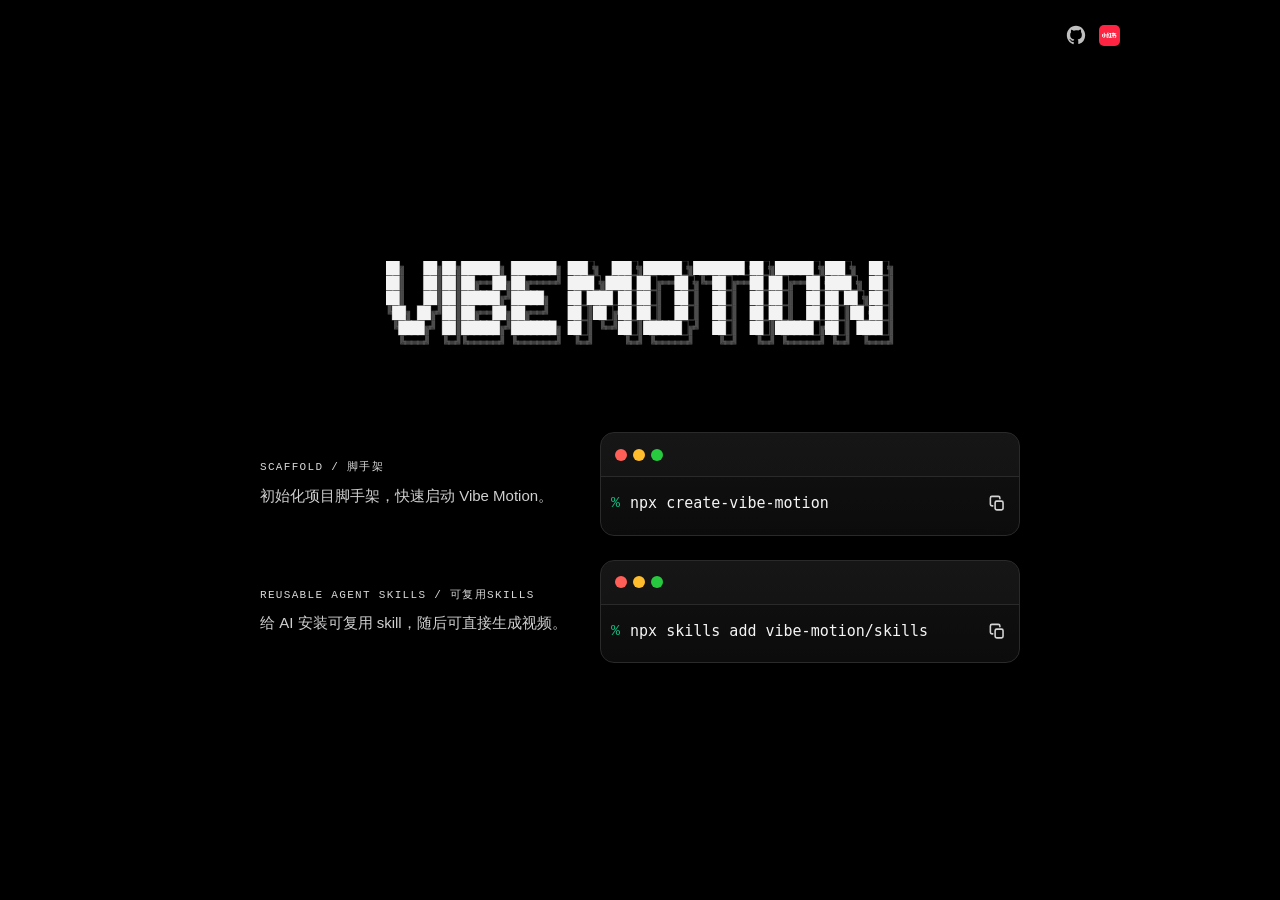
==== index.html @ b2c47fd8 "Refine bilingual command layout on homepage" ====
<!doctype html>
<html lang="zh-CN">
  <head>
    <meta charset="UTF-8" />
    <meta name="viewport" content="width=device-width, initial-scale=1.0" />
    <title>Vibe Motion</title>
    <meta name="description" content="GitHub Pages 静态示例页面" />
    <link rel="icon" type="image/png" href="./favicon.png" />
    <link rel="stylesheet" href="./styles.css" />
  </head>
  <body>
    <main class="page">
      <div class="social-links" aria-label="Social links">
        <a
          class="social-link"
          href="https://github.com/vibe-motion/skills"
          target="_blank"
          rel="noopener noreferrer"
          aria-label="GitHub Repository"
          title="GitHub Repository"
        >
          <svg viewBox="0 0 24 24" aria-hidden="true">
            <path
              d="M12 2C6.48 2 2 6.58 2 12.24c0 4.53 2.87 8.37 6.84 9.73.5.1.68-.22.68-.49
              0-.24-.01-1.04-.01-1.89-2.78.62-3.37-1.21-3.37-1.21-.46-1.2-1.11-1.52-1.11-1.52
              -.91-.64.07-.63.07-.63 1 .07 1.53 1.05 1.53 1.05.9 1.56 2.36 1.11 2.94.85.09-.67.35-1.11.64-1.37
              -2.22-.26-4.56-1.14-4.56-5.06 0-1.12.39-2.03 1.03-2.75-.1-.26-.45-1.3.1-2.71 0 0 .84-.28
              2.75 1.05A9.32 9.32 0 0 1 12 6.84c.85 0 1.71.12 2.51.35 1.91-1.33 2.75-1.05 2.75-1.05.55
              1.4.2 2.45.1 2.71.64.72 1.03 1.63 1.03 2.75 0 3.93-2.34 4.8-4.57 5.05.36.32.68.94.68
              1.9 0 1.37-.01 2.47-.01 2.8 0 .27.18.59.69.49A10.28 10.28 0 0 0 22 12.24C22 6.58 17.52 2
              12 2z"
            ></path>
          </svg>
        </a>
        <a
          class="social-link xhs-link"
          href="https://xhslink.com/m/1Sv3H7ZfZHz"
          target="_blank"
          rel="noopener noreferrer"
          aria-label="小红书"
          title="小红书"
        >
          <svg viewBox="0 0 24 24" aria-hidden="true">
            <path
              d="M22.405 9.879c.002.016.01.02.07.019h.725a.797.797 0 0 0 .78-.972.794.794 0 0 0-.884-.618.795.795 0 0 0-.692.794c0 .101-.002.666.001.777zm-11.509 4.808c-.203.001-1.353.004-1.685.003a2.528 2.528 0 0 1-.766-.126.025.025 0 0 0-.03.014L7.7 16.127a.025.025 0 0 0 .01.032c.111.06.336.124.495.124.66.01 1.32.002 1.981 0 .01 0 .02-.006.023-.015l.712-1.545a.025.025 0 0 0-.024-.036zM.477 9.91c-.071 0-.076.002-.076.01a.834.834 0 0 0-.01.08c-.027.397-.038.495-.234 3.06-.012.24-.034.389-.135.607-.026.057-.033.042.003.112.046.092.681 1.523.787 1.74.008.015.011.02.017.02.008 0 .033-.026.047-.044.147-.187.268-.391.371-.606.306-.635.44-1.325.486-1.706.014-.11.021-.22.03-.33l.204-2.616.022-.293c.003-.029 0-.033-.03-.034zm7.203 3.757a1.427 1.427 0 0 1-.135-.607c-.004-.084-.031-.39-.235-3.06a.443.443 0 0 0-.01-.082c-.004-.011-.052-.008-.076-.008h-1.48c-.03.001-.034.005-.03.034l.021.293c.076.982.153 1.964.233 2.946.05.4.186 1.085.487 1.706.103.215.223.419.37.606.015.018.037.051.048.049.02-.003.742-1.642.804-1.765.036-.07.03-.055.003-.112zm3.861-.913h-.872a.126.126 0 0 1-.116-.178l1.178-2.625a.025.025 0 0 0-.023-.035l-1.318-.003a.148.148 0 0 1-.135-.21l.876-1.954a.025.025 0 0 0-.023-.035h-1.56c-.01 0-.02.006-.024.015l-.926 2.068c-.085.169-.314.634-.399.938a.534.534 0 0 0-.02.191.46.46 0 0 0 .23.378.981.981 0 0 0 .46.119h.59c.041 0-.688 1.482-.834 1.972a.53.53 0 0 0-.023.172.465.465 0 0 0 .23.398c.15.092.342.12.475.12l1.66-.001c.01 0 .02-.006.023-.015l.575-1.28a.025.025 0 0 0-.024-.035zm-6.93-4.937H3.1a.032.032 0 0 0-.034.033c0 1.048-.01 2.795-.01 6.829 0 .288-.269.262-.28.262h-.74c-.04.001-.044.004-.04.047.001.037.465 1.064.555 1.263.01.02.03.033.051.033.157.003.767.009.938-.014.153-.02.3-.06.438-.132.3-.156.49-.419.595-.765.052-.172.075-.353.075-.533.002-2.33 0-4.66-.007-6.991a.032.032 0 0 0-.032-.032zm11.784 6.896c0-.014-.01-.021-.024-.022h-1.465c-.048-.001-.049-.002-.05-.049v-4.66c0-.072-.005-.07.07-.07h.863c.08 0 .075.004.075-.074V8.393c0-.082.006-.076-.08-.076h-3.5c-.064 0-.075-.006-.075.073v1.445c0 .083-.006.077.08.077h.854c.075 0 .07-.004.07.07v4.624c0 .095.008.084-.085.084-.37 0-1.11-.002-1.304 0-.048.001-.06.03-.06.03l-.697 1.519s-.014.025-.008.036c.006.01.013.008.058.008 1.748.003 3.495.002 5.243.002.03-.001.034-.006.035-.033v-1.539zm4.177-3.43c0 .013-.007.023-.02.024-.346.006-.692.004-1.037.004-.014-.002-.022-.01-.022-.024-.005-.434-.007-.869-.01-1.303 0-.072-.006-.071.07-.07l.733-.003c.041 0 .081.002.12.015.093.025.16.107.165.204.006.431.002 1.153.001 1.153zm2.67.244a1.953 1.953 0 0 0-.883-.222h-.18c-.04-.001-.04-.003-.042-.04V10.21c0-.132-.007-.263-.025-.394a1.823 1.823 0 0 0-.153-.53 1.533 1.533 0 0 0-.677-.71 2.167 2.167 0 0 0-1-.258c-.153-.003-.567 0-.72 0-.07 0-.068.004-.068-.065V7.76c0-.031-.01-.041-.046-.039H17.93s-.016 0-.023.007c-.006.006-.008.012-.008.023v.546c-.008.036-.057.015-.082.022h-.95c-.022.002-.028.008-.03.032v1.481c0 .09-.004.082.082.082h.913c.082 0 .072.128.072.128V11.19s.003.117-.06.117h-1.482c-.068 0-.06.082-.06.082v1.445s-.01.068.064.068h1.457c.082 0 .076-.006.076.079v3.225c0 .088-.007.081.082.081h1.43c.09 0 .082.007.082-.08v-3.27c0-.029.006-.035.033-.035l2.323-.003c.098 0 .191.02.28.061a.46.46 0 0 1 .274.407c.008.395.003.79.003 1.185 0 .259-.107.367-.33.367h-1.218c-.023.002-.029.008-.028.033.184.437.374.871.57 1.303a.045.045 0 0 0 .04.026c.17.005.34.002.51.003.15-.002.517.004.666-.01a2.03 2.03 0 0 0 .408-.075c.59-.18.975-.698.976-1.313v-1.981c0-.128-.01-.254-.034-.38 0 .078-.029-.641-.724-.998z"
            ></path>
          </svg>
        </a>
      </div>
      <section class="hero">
        <div class="hero-grid">
          <div class="hero-brand">
            <h1 class="sr-only">Vibe Motion</h1>
            <div class="pixel-title-wrap" aria-hidden="true">
              <div class="pixel-title">
                <pre class="pixel-title-layer pixel-title-shadow">██╗   ██╗██╗██████╗ ███████╗  ███╗   ███╗ ██████╗ ████████╗██╗ ██████╗ ███╗   ██╗
██║   ██║██║██╔══██╗██╔════╝  ████╗ ████║██╔═══██╗╚══██╔══╝██║██╔═══██╗████╗  ██║
██║   ██║██║██████╔╝█████╗    ██╔████╔██║██║   ██║   ██║   ██║██║   ██║██╔██╗ ██║
╚██╗ ██╔╝██║██╔══██╗██╔══╝    ██║╚██╔╝██║██║   ██║   ██║   ██║██║   ██║██║╚██╗██║
 ╚████╔╝ ██║██████╔╝███████╗  ██║ ╚═╝ ██║╚██████╔╝   ██║   ██║╚██████╔╝██║ ╚████║
  ╚═══╝  ╚═╝╚═════╝ ╚══════╝  ╚═╝     ╚═╝ ╚═════╝    ╚═╝   ╚═╝ ╚═════╝ ╚═╝  ╚═══╝</pre>
                <pre class="pixel-title-layer pixel-title-main">██    ██ ██ ██████  ███████  ███    ███  ██████  ████████ ██  ██████  ███    ██
██    ██ ██ ██   ██ ██       ████  ████ ██    ██    ██    ██ ██    ██ ████   ██
██    ██ ██ ██████  █████    ██ ████ ██ ██    ██    ██    ██ ██    ██ ██ ██  ██
 ██  ██  ██ ██   ██ ██       ██  ██  ██ ██    ██    ██    ██ ██    ██ ██  ██ ██
  ████   ██ ██████  ███████  ██      ██  ██████     ██    ██  ██████  ██   ████
</pre>
              </div>
            </div>
          </div>
          <div class="hero-copy">
            <section class="command-row" aria-label="Scaffold command">
              <div class="command-copy">
                <p class="command-kicker">Scaffold / 脚手架</p>
                <p class="command-note">初始化项目脚手架，快速启动 Vibe Motion。</p>
              </div>

              <div class="terminal-wrap">
                <article class="terminal-card">
                  <header class="terminal-header">
                    <div class="left">
                      <div class="dots" aria-hidden="true">
                        <span class="dot red"></span>
                        <span class="dot yellow"></span>
                        <span class="dot green"></span>
                      </div>
                    </div>
                  </header>

                  <div class="terminal-body">
                    <span class="prompt">%</span>
                    <code>npx create-vibe-motion</code>
                    <button
                      class="copy-btn"
                      type="button"
                      aria-label="Copy to clipboard"
                      title="Copy to clipboard"
                    >
                      <svg class="icon icon-copy" viewBox="0 0 24 24" aria-hidden="true">
                        <rect x="9" y="9" width="10" height="11" rx="2" ry="2"></rect>
                        <path d="M6 15H5a2 2 0 0 1-2-2V5a2 2 0 0 1 2-2h8a2 2 0 0 1 2 2v1"></path>
                      </svg>
                      <svg class="icon icon-check" viewBox="0 0 24 24" aria-hidden="true">
                        <path d="M20 6L9 17l-5-5"></path>
                      </svg>
                    </button>
                  </div>
                </article>
              </div>
            </section>

            <section class="command-row" aria-label="AI agent skill command">
              <div class="command-copy">
                <p class="command-kicker">Reusable Agent Skills / 可复用Skills</p>
                <p class="command-note">给 AI 安装可复用 skill，随后可直接生成视频。</p>
              </div>

              <div class="terminal-wrap">
                <article class="terminal-card">
                  <header class="terminal-header">
                    <div class="left">
                      <div class="dots" aria-hidden="true">
                        <span class="dot red"></span>
                        <span class="dot yellow"></span>
                        <span class="dot green"></span>
                      </div>
                    </div>
                  </header>

                  <div class="terminal-body">
                    <span class="prompt">%</span>
                    <code>npx skills add vibe-motion/skills</code>
                    <button
                      class="copy-btn"
                      type="button"
                      aria-label="Copy to clipboard"
                      title="Copy to clipboard"
                    >
                      <svg class="icon icon-copy" viewBox="0 0 24 24" aria-hidden="true">
                        <rect x="9" y="9" width="10" height="11" rx="2" ry="2"></rect>
                        <path d="M6 15H5a2 2 0 0 1-2-2V5a2 2 0 0 1 2-2h8a2 2 0 0 1 2 2v1"></path>
                      </svg>
                      <svg class="icon icon-check" viewBox="0 0 24 24" aria-hidden="true">
                        <path d="M20 6L9 17l-5-5"></path>
                      </svg>
                    </button>
                  </div>
                </article>
              </div>
            </section>
          </div>
        </div>
      </section>
    </main>

    <script src="./app.js"></script>
  </body>
</html>
---- styles.css ----
:root {
  --bg: #000000;
  --surface: #111111;
  --surface-2: #181818;
  --border: #2a2a2a;
  --text: #f5f5f5;
  --muted: #9b9b9b;
  --accent: #10b981;
}

* {
  box-sizing: border-box;
}

body {
  margin: 0;
  min-height: 100vh;
  font-family: -apple-system, BlinkMacSystemFont, "Segoe UI", "PingFang SC", "Hiragino Sans GB", "Microsoft YaHei", sans-serif;
  color: var(--text);
  background: var(--bg);
}

.page {
  width: min(960px, 92vw);
  margin: 0 auto;
  min-height: 100vh;
  padding: 88px 0 72px;
  position: relative;
  display: flex;
  align-items: center;
}

.social-links {
  position: absolute;
  top: 20px;
  right: 0;
  display: flex;
  align-items: center;
  gap: 8px;
}

.social-link {
  width: 30px;
  height: 30px;
  color: #bfbfbf;
  display: inline-grid;
  place-items: center;
  transition: color 0.2s ease, transform 0.2s ease;
}

.social-link:hover {
  color: #ffffff;
  transform: translateY(-1px);
}

.social-link svg,
.social-link img {
  width: 22px;
  height: 22px;
}

.social-link svg {
  fill: currentColor;
}

.xhs-link svg {
  width: 14.3px;
  height: 14.3px;
  fill: #ffffff;
}

.xhs-link {
  width: 21px;
  height: 21px;
  background: #ff2442;
  border-radius: 5px;
}

.xhs-link:hover {
  background: #ff4c65;
}

.hero h1 {
  margin: 0;
  font-size: clamp(28px, 4vw, 42px);
}

.hero {
  width: 100%;
}

.hero-grid {
  display: grid;
  grid-template-columns: 1fr;
  gap: clamp(44px, 8vh, 88px);
  margin: 0 auto;
  justify-items: center;
}

.hero-brand {
  display: grid;
  gap: 0;
  padding: 8px 0 0;
  justify-items: center;
}

.hero-copy {
  display: grid;
  align-content: start;
  gap: 24px;
  justify-items: center;
  width: 100%;
}

.sr-only {
  position: absolute;
  width: 1px;
  height: 1px;
  padding: 0;
  margin: -1px;
  overflow: hidden;
  clip: rect(0, 0, 0, 0);
  white-space: nowrap;
  border: 0;
}

.pixel-title-wrap {
  position: relative;
  width: 100%;
  display: flex;
  justify-content: center;
  align-items: flex-start;
  overflow: hidden;
  margin: 0;
}

.pixel-title {
  position: relative;
  width: max-content;
  max-width: none;
  font-family: "Fira Mono", "SFMono-Regular", Menlo, Consolas, monospace;
  font-size: clamp(7px, calc(1.15vw + 3px), 9px);
  line-height: 1.25;
  letter-spacing: -0.95px;
  padding: 0;
}

.pixel-title-layer {
  margin: 0;
  display: block;
  white-space: pre;
  user-select: none;
  font: inherit;
  line-height: inherit;
  letter-spacing: inherit;
}

.pixel-title-main {
  position: absolute;
  top: 0;
  left: 0;
  z-index: 2;
  color: #f3f3f3;
}

.pixel-title-shadow {
  color: transparent;
  -webkit-text-stroke: 0.85px #535353;
  paint-order: stroke fill;
}

.hero-description {
  margin: 0;
  padding: 24px 0;
  color: #ffffff;
  font-size: clamp(10px, 2.8vw, 34px);
  line-height: 1.08;
  letter-spacing: -0.04em;
  white-space: nowrap;
  text-align: center;
}

.vibe-tip-wrap {
  position: relative;
  display: inline-block;
}

.vibe-tip-trigger {
  border: none;
  background: transparent;
  padding: 0;
  margin: 0;
  color: inherit;
  font: inherit;
  text-decoration: underline;
  text-underline-offset: 3px;
  cursor: pointer;
}

.vibe-tip {
  position: absolute;
  left: 0;
  top: calc(100% + 8px);
  z-index: 20;
  padding: 6px 8px;
  border-radius: 8px;
  border: 1px solid #323232;
  background: #141414;
  color: #dddddd;
  font-size: 12px;
  line-height: 1.35;
  white-space: nowrap;
  box-shadow: 0 10px 24px rgba(0, 0, 0, 0.4);
}

.vibe-tip[hidden] {
  display: none;
}

.command-row {
  width: 100%;
  max-width: 760px;
  display: grid;
  grid-template-columns: minmax(0, 1fr) minmax(320px, 420px);
  gap: 24px;
  align-items: center;
}

.command-copy {
  min-width: 0;
}

.command-kicker,
.command-note {
  margin: 0;
}

.command-kicker {
  color: #d8d8d8;
  font-family: ui-monospace, SFMono-Regular, Menlo, Consolas, "Liberation Mono", monospace;
  font-size: 11px;
  line-height: 1.5;
  letter-spacing: 0.12em;
  text-transform: uppercase;
}

.command-note {
  margin-top: 8px;
  color: #d0d0d0;
  font-size: 15px;
  line-height: 1.65;
}

.command-note-en {
  color: var(--muted);
}

.terminal-wrap {
  width: 100%;
  min-width: 0;
}

.terminal-card {
  position: relative;
  border: 1px solid var(--border);
  border-radius: 14px;
  overflow: hidden;
  background: linear-gradient(180deg, #111111 0%, #0c0c0c 100%);
  box-shadow: 0 24px 50px rgba(0, 0, 0, 0.45);
}

.terminal-header {
  display: flex;
  align-items: center;
  justify-content: space-between;
  height: 44px;
  padding: 0 14px;
  border-bottom: 1px solid var(--border);
  background: rgba(255, 255, 255, 0.02);
}

.left {
  display: flex;
  align-items: center;
  gap: 10px;
}

.dots {
  display: flex;
  gap: 6px;
}

.dot {
  width: 12px;
  height: 12px;
  border-radius: 50%;
  display: inline-block;
}

.dot.red {
  background: #ff5f56;
}

.dot.yellow {
  background: #ffbd2e;
}

.dot.green {
  background: #27c93f;
}

.title {
  font-size: 13px;
  color: #bdbdbd;
}

.terminal-body {
  display: grid;
  grid-template-columns: auto minmax(0, 1fr) auto;
  align-items: center;
  gap: 10px;
  padding: 14px 10px 18px;
  font-family: ui-monospace, SFMono-Regular, Menlo, Consolas, "Liberation Mono", monospace;
  font-size: 15px;
  line-height: 1.7;
}

.prompt {
  color: var(--accent);
  flex-shrink: 0;
}

code {
  display: block;
  min-width: 0;
  overflow-x: auto;
  white-space: nowrap;
  word-break: normal;
  scrollbar-width: none;
  -ms-overflow-style: none;
}

code::-webkit-scrollbar {
  display: none;
}

.copy-btn {
  border: none;
  border-radius: 0;
  background: transparent;
  color: #d3d3d3;
  width: 24px;
  height: 24px;
  display: grid;
  place-items: center;
  flex-shrink: 0;
  padding: 0;
  cursor: pointer;
  opacity: 1;
  transition: transform 0.2s ease, color 0.2s ease;
}

.copy-btn:hover {
  background: transparent;
  color: #f5f5f5;
  transform: translateY(-1px);
}

.copy-btn .icon {
  width: 19px;
  height: 19px;
  fill: none;
  stroke: currentColor;
  stroke-width: 2;
  stroke-linecap: round;
  stroke-linejoin: round;
}

.copy-btn .icon-check {
  display: none;
}

.copy-btn.success {
  color: #f5f5f5;
  background: transparent;
}

.copy-btn.success .icon-copy {
  display: none;
}

.copy-btn.success .icon-check {
  display: block;
}

@media (min-width: 1024px) {
  .hero-grid {
    grid-template-columns: 1fr;
    gap: clamp(56px, 9vh, 104px);
    justify-items: center;
  }

  .hero-description {
    text-align: center;
  }

  .pixel-title {
    font-size: 12px;
  }
}

.tips {
  margin-top: 24px;
  padding-top: 18px;
  border-top: 1px solid #1d1d1d;
  color: var(--muted);
  font-size: 14px;
  display: flex;
  align-items: center;
  gap: 10px;
}

.dot-sep {
  width: 4px;
  height: 4px;
  border-radius: 50%;
  background: #444;
}

@media (max-width: 640px) {
  .page {
    min-height: auto;
    padding: 40px 0 48px;
    display: block;
  }

  .hero {
    margin-top: 56px;
  }

  .hero-grid {
    gap: 28px;
  }

  .hero-copy {
    gap: 14px;
  }

  .command-row {
    grid-template-columns: 1fr;
    gap: 12px;
  }

  .terminal-body {
    font-size: 14px;
  }

  .command-note {
    font-size: 13px;
    line-height: 1.6;
  }

  .tips {
    flex-wrap: wrap;
  }
}
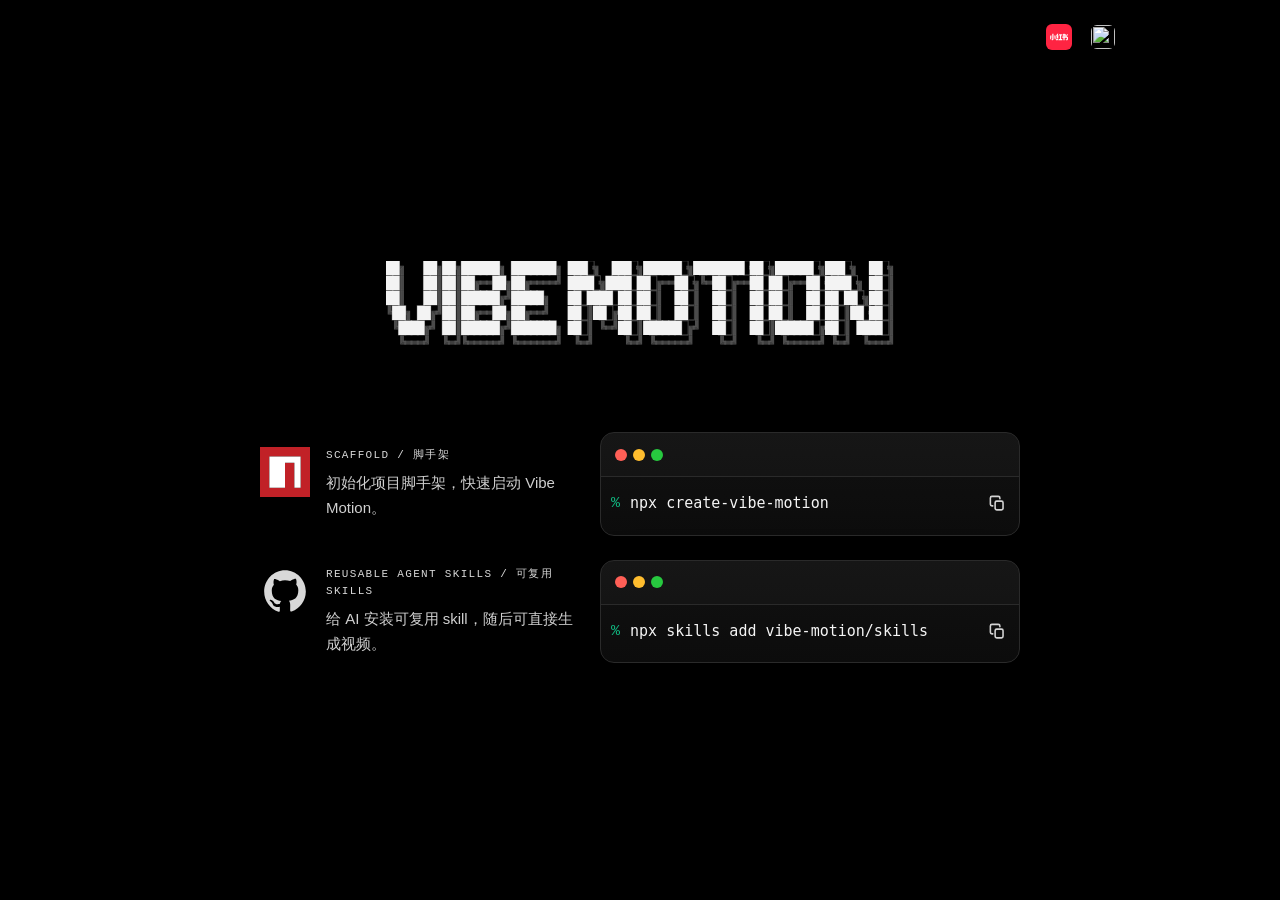
==== commit fa48e837: "优化首页社交入口与品牌图标展示" ====
--- a/index.html
+++ b/index.html
@@ -12,27 +12,6 @@
     <main class="page">
       <div class="social-links" aria-label="Social links">
         <a
-          class="social-link"
-          href="https://github.com/vibe-motion/skills"
-          target="_blank"
-          rel="noopener noreferrer"
-          aria-label="GitHub Repository"
-          title="GitHub Repository"
-        >
-          <svg viewBox="0 0 24 24" aria-hidden="true">
-            <path
-              d="M12 2C6.48 2 2 6.58 2 12.24c0 4.53 2.87 8.37 6.84 9.73.5.1.68-.22.68-.49
-              0-.24-.01-1.04-.01-1.89-2.78.62-3.37-1.21-3.37-1.21-.46-1.2-1.11-1.52-1.11-1.52
-              -.91-.64.07-.63.07-.63 1 .07 1.53 1.05 1.53 1.05.9 1.56 2.36 1.11 2.94.85.09-.67.35-1.11.64-1.37
-              -2.22-.26-4.56-1.14-4.56-5.06 0-1.12.39-2.03 1.03-2.75-.1-.26-.45-1.3.1-2.71 0 0 .84-.28
-              2.75 1.05A9.32 9.32 0 0 1 12 6.84c.85 0 1.71.12 2.51.35 1.91-1.33 2.75-1.05 2.75-1.05.55
-              1.4.2 2.45.1 2.71.64.72 1.03 1.63 1.03 2.75 0 3.93-2.34 4.8-4.57 5.05.36.32.68.94.68
-              1.9 0 1.37-.01 2.47-.01 2.8 0 .27.18.59.69.49A10.28 10.28 0 0 0 22 12.24C22 6.58 17.52 2
-              12 2z"
-            ></path>
-          </svg>
-        </a>
-        <a
           class="social-link xhs-link"
           href="https://xhslink.com/m/1Sv3H7ZfZHz"
           target="_blank"
@@ -45,6 +24,20 @@
               d="M22.405 9.879c.002.016.01.02.07.019h.725a.797.797 0 0 0 .78-.972.794.794 0 0 0-.884-.618.795.795 0 0 0-.692.794c0 .101-.002.666.001.777zm-11.509 4.808c-.203.001-1.353.004-1.685.003a2.528 2.528 0 0 1-.766-.126.025.025 0 0 0-.03.014L7.7 16.127a.025.025 0 0 0 .01.032c.111.06.336.124.495.124.66.01 1.32.002 1.981 0 .01 0 .02-.006.023-.015l.712-1.545a.025.025 0 0 0-.024-.036zM.477 9.91c-.071 0-.076.002-.076.01a.834.834 0 0 0-.01.08c-.027.397-.038.495-.234 3.06-.012.24-.034.389-.135.607-.026.057-.033.042.003.112.046.092.681 1.523.787 1.74.008.015.011.02.017.02.008 0 .033-.026.047-.044.147-.187.268-.391.371-.606.306-.635.44-1.325.486-1.706.014-.11.021-.22.03-.33l.204-2.616.022-.293c.003-.029 0-.033-.03-.034zm7.203 3.757a1.427 1.427 0 0 1-.135-.607c-.004-.084-.031-.39-.235-3.06a.443.443 0 0 0-.01-.082c-.004-.011-.052-.008-.076-.008h-1.48c-.03.001-.034.005-.03.034l.021.293c.076.982.153 1.964.233 2.946.05.4.186 1.085.487 1.706.103.215.223.419.37.606.015.018.037.051.048.049.02-.003.742-1.642.804-1.765.036-.07.03-.055.003-.112zm3.861-.913h-.872a.126.126 0 0 1-.116-.178l1.178-2.625a.025.025 0 0 0-.023-.035l-1.318-.003a.148.148 0 0 1-.135-.21l.876-1.954a.025.025 0 0 0-.023-.035h-1.56c-.01 0-.02.006-.024.015l-.926 2.068c-.085.169-.314.634-.399.938a.534.534 0 0 0-.02.191.46.46 0 0 0 .23.378.981.981 0 0 0 .46.119h.59c.041 0-.688 1.482-.834 1.972a.53.53 0 0 0-.023.172.465.465 0 0 0 .23.398c.15.092.342.12.475.12l1.66-.001c.01 0 .02-.006.023-.015l.575-1.28a.025.025 0 0 0-.024-.035zm-6.93-4.937H3.1a.032.032 0 0 0-.034.033c0 1.048-.01 2.795-.01 6.829 0 .288-.269.262-.28.262h-.74c-.04.001-.044.004-.04.047.001.037.465 1.064.555 1.263.01.02.03.033.051.033.157.003.767.009.938-.014.153-.02.3-.06.438-.132.3-.156.49-.419.595-.765.052-.172.075-.353.075-.533.002-2.33 0-4.66-.007-6.991a.032.032 0 0 0-.032-.032zm11.784 6.896c0-.014-.01-.021-.024-.022h-1.465c-.048-.001-.049-.002-.05-.049v-4.66c0-.072-.005-.07.07-.07h.863c.08 0 .075.004.075-.074V8.393c0-.082.006-.076-.08-.076h-3.5c-.064 0-.075-.006-.075.073v1.445c0 .083-.006.077.08.077h.854c.075 0 .07-.004.07.07v4.624c0 .095.008.084-.085.084-.37 0-1.11-.002-1.304 0-.048.001-.06.03-.06.03l-.697 1.519s-.014.025-.008.036c.006.01.013.008.058.008 1.748.003 3.495.002 5.243.002.03-.001.034-.006.035-.033v-1.539zm4.177-3.43c0 .013-.007.023-.02.024-.346.006-.692.004-1.037.004-.014-.002-.022-.01-.022-.024-.005-.434-.007-.869-.01-1.303 0-.072-.006-.071.07-.07l.733-.003c.041 0 .081.002.12.015.093.025.16.107.165.204.006.431.002 1.153.001 1.153zm2.67.244a1.953 1.953 0 0 0-.883-.222h-.18c-.04-.001-.04-.003-.042-.04V10.21c0-.132-.007-.263-.025-.394a1.823 1.823 0 0 0-.153-.53 1.533 1.533 0 0 0-.677-.71 2.167 2.167 0 0 0-1-.258c-.153-.003-.567 0-.72 0-.07 0-.068.004-.068-.065V7.76c0-.031-.01-.041-.046-.039H17.93s-.016 0-.023.007c-.006.006-.008.012-.008.023v.546c-.008.036-.057.015-.082.022h-.95c-.022.002-.028.008-.03.032v1.481c0 .09-.004.082.082.082h.913c.082 0 .072.128.072.128V11.19s.003.117-.06.117h-1.482c-.068 0-.06.082-.06.082v1.445s-.01.068.064.068h1.457c.082 0 .076-.006.076.079v3.225c0 .088-.007.081.082.081h1.43c.09 0 .082.007.082-.08v-3.27c0-.029.006-.035.033-.035l2.323-.003c.098 0 .191.02.28.061a.46.46 0 0 1 .274.407c.008.395.003.79.003 1.185 0 .259-.107.367-.33.367h-1.218c-.023.002-.029.008-.028.033.184.437.374.871.57 1.303a.045.045 0 0 0 .04.026c.17.005.34.002.51.003.15-.002.517.004.666-.01a2.03 2.03 0 0 0 .408-.075c.59-.18.975-.698.976-1.313v-1.981c0-.128-.01-.254-.034-.38 0 .078-.029-.641-.724-.998z"
             ></path>
           </svg>
+        </a>
+        <a
+          class="social-link douyin-link"
+          href="https://www.douyin.com/user/MS4wLjABAAAA_gr4GldpYARx-VmGCOQrqhgxR4RNkMctuViE-QegVCvByxWkIHDaESG9tKagAY_H"
+          target="_blank"
+          rel="noopener noreferrer"
+          aria-label="抖音"
+          title="抖音"
+        >
+          <img
+            src="https://www.douyin.com/favicon.ico"
+            alt=""
+            aria-hidden="true"
+          />
         </a>
       </div>
       <section class="hero">
@@ -70,9 +63,27 @@
           </div>
           <div class="hero-copy">
             <section class="command-row" aria-label="Scaffold command">
-              <div class="command-copy">
-                <p class="command-kicker">Scaffold / 脚手架</p>
-                <p class="command-note">初始化项目脚手架，快速启动 Vibe Motion。</p>
+              <div class="command-copy-group">
+                <a
+                  class="command-logo-link command-logo-npm"
+                  href="https://www.npmjs.com/package/create-vibe-motion"
+                  target="_blank"
+                  rel="noopener noreferrer"
+                  aria-label="npm Package"
+                  title="npm Package"
+                >
+                  <svg viewBox="0 0 16 16" aria-hidden="true">
+                    <path
+                      fill="#c12127"
+                      d="M0 16V0h16v16ZM3 3v10h5V5h3v8h2V3Z"
+                    ></path>
+                    <path fill="#ffffff" d="M3 3h10v10h-2V5H8v8H3Z"></path>
+                  </svg>
+                </a>
+                <div class="command-copy">
+                  <p class="command-kicker">Scaffold / 脚手架</p>
+                  <p class="command-note">初始化项目脚手架，快速启动 Vibe Motion。</p>
+                </div>
               </div>
 
               <div class="terminal-wrap">
@@ -110,9 +121,32 @@
             </section>
 
             <section class="command-row" aria-label="AI agent skill command">
-              <div class="command-copy">
-                <p class="command-kicker">Reusable Agent Skills / 可复用Skills</p>
-                <p class="command-note">给 AI 安装可复用 skill，随后可直接生成视频。</p>
+              <div class="command-copy-group">
+                <a
+                  class="command-logo-link command-logo-github"
+                  href="https://github.com/vibe-motion/skills"
+                  target="_blank"
+                  rel="noopener noreferrer"
+                  aria-label="GitHub Repository"
+                  title="GitHub Repository"
+                >
+                  <svg viewBox="0 0 24 24" aria-hidden="true">
+                    <path
+                      d="M12 2C6.48 2 2 6.58 2 12.24c0 4.53 2.87 8.37 6.84 9.73.5.1.68-.22.68-.49
+                      0-.24-.01-1.04-.01-1.89-2.78.62-3.37-1.21-3.37-1.21-.46-1.2-1.11-1.52-1.11-1.52
+                      -.91-.64.07-.63.07-.63 1 .07 1.53 1.05 1.53 1.05.9 1.56 2.36 1.11 2.94.85.09-.67.35-1.11.64-1.37
+                      -2.22-.26-4.56-1.14-4.56-5.06 0-1.12.39-2.03 1.03-2.75-.1-.26-.45-1.3.1-2.71 0 0 .84-.28
+                      2.75 1.05A9.32 9.32 0 0 1 12 6.84c.85 0 1.71.12 2.51.35 1.91-1.33 2.75-1.05 2.75-1.05.55
+                      1.4.2 2.45.1 2.71.64.72 1.03 1.63 1.03 2.75 0 3.93-2.34 4.8-4.57 5.05.36.32.68.94.68
+                      1.9 0 1.37-.01 2.47-.01 2.8 0 .27.18.59.69.49A10.28 10.28 0 0 0 22 12.24C22 6.58 17.52 2
+                      12 2z"
+                    ></path>
+                  </svg>
+                </a>
+                <div class="command-copy">
+                  <p class="command-kicker">Reusable Agent Skills / 可复用Skills</p>
+                  <p class="command-note">给 AI 安装可复用 skill，随后可直接生成视频。</p>
+                </div>
               </div>
 
               <div class="terminal-wrap">
--- a/styles.css
+++ b/styles.css
@@ -36,12 +36,13 @@
   right: 0;
   display: flex;
   align-items: center;
-  gap: 8px;
+  gap: 10px;
 }
 
 .social-link {
-  width: 30px;
-  height: 30px;
+  width: 34px;
+  height: 34px;
+  position: relative;
   color: #bfbfbf;
   display: inline-grid;
   place-items: center;
@@ -55,8 +56,8 @@
 
 .social-link svg,
 .social-link img {
-  width: 22px;
-  height: 22px;
+  width: 24px;
+  height: 24px;
 }
 
 .social-link svg {
@@ -64,20 +65,35 @@
 }
 
 .xhs-link svg {
-  width: 14.3px;
-  height: 14.3px;
+  width: 18px;
+  height: 18px;
+  position: relative;
+  z-index: 1;
   fill: #ffffff;
 }
 
-.xhs-link {
-  width: 21px;
-  height: 21px;
+.xhs-link::before {
+  content: "";
+  position: absolute;
+  inset: 4px;
   background: #ff2442;
-  border-radius: 5px;
-}
-
-.xhs-link:hover {
+  border-radius: 6px;
+  transition: background 0.2s ease;
+}
+
+.xhs-link:hover::before {
   background: #ff4c65;
+}
+
+.douyin-link {
+  padding: 0;
+}
+
+.douyin-link img {
+  width: 24px;
+  height: 24px;
+  border-radius: 6px;
+  display: block;
 }
 
 .hero h1 {
@@ -230,6 +246,38 @@
   min-width: 0;
 }
 
+.command-copy-group {
+  --command-logo-height: 50px;
+  min-width: 0;
+  display: flex;
+  align-items: stretch;
+  gap: 16px;
+}
+
+.command-logo-link {
+  flex: 0 0 auto;
+  display: flex;
+  align-items: center;
+  height: var(--command-logo-height);
+  color: #d8d8d8;
+  transition: color 0.2s ease, transform 0.2s ease;
+}
+
+.command-logo-link:hover {
+  color: #ffffff;
+  transform: translateY(-1px);
+}
+
+.command-logo-link svg {
+  display: block;
+  width: auto;
+  height: 100%;
+}
+
+.command-logo-github svg {
+  fill: currentColor;
+}
+
 .command-kicker,
 .command-note {
   margin: 0;
@@ -451,6 +499,11 @@
     gap: 12px;
   }
 
+  .command-copy-group {
+    --command-logo-height: 46px;
+    gap: 12px;
+  }
+
   .terminal-body {
     font-size: 14px;
   }
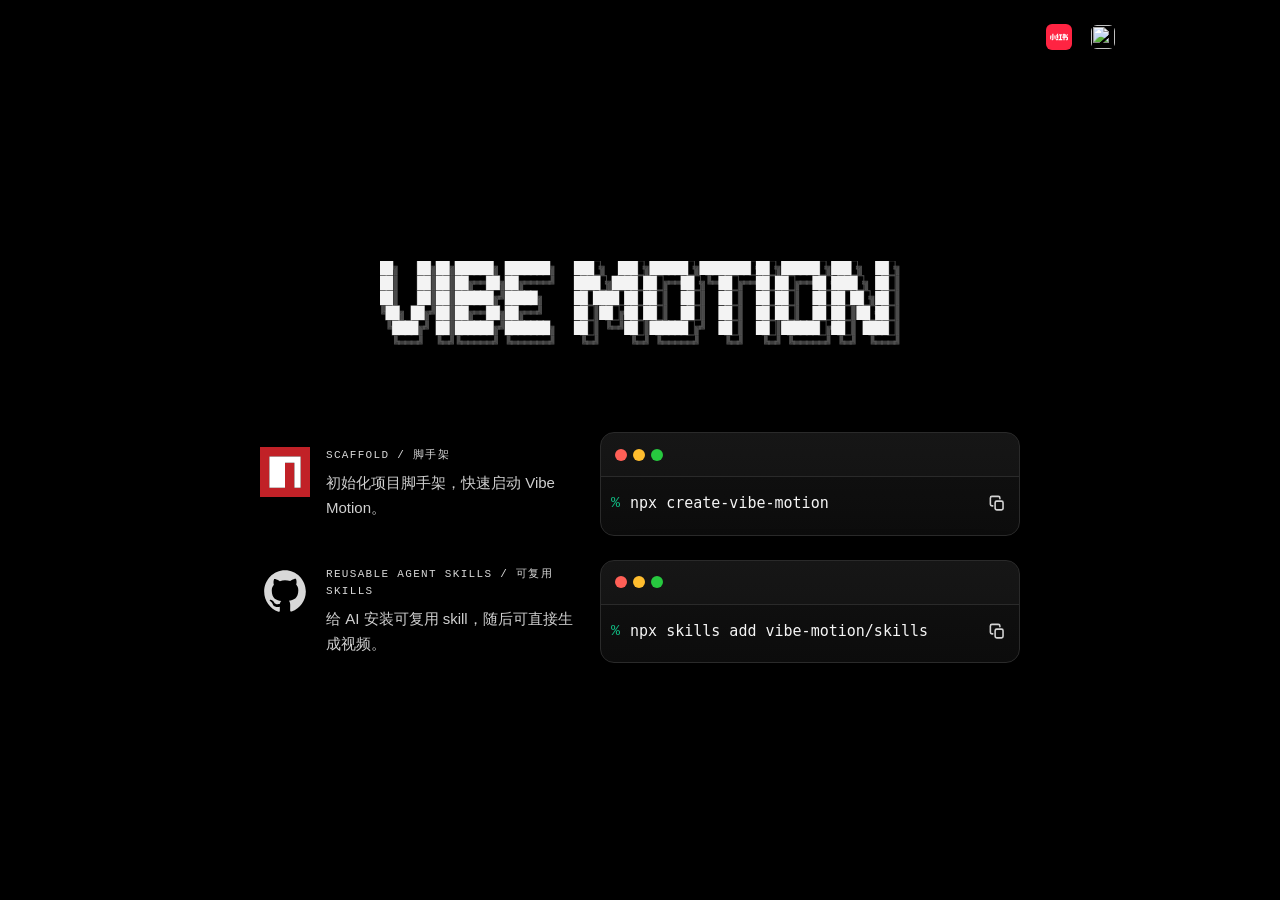
==== commit 41a4c449: "Adjust pixel title spacing in homepage hero" ====
--- a/index.html
+++ b/index.html
@@ -46,17 +46,17 @@
             <h1 class="sr-only">Vibe Motion</h1>
             <div class="pixel-title-wrap" aria-hidden="true">
               <div class="pixel-title">
-                <pre class="pixel-title-layer pixel-title-shadow">██╗   ██╗██╗██████╗ ███████╗  ███╗   ███╗ ██████╗ ████████╗██╗ ██████╗ ███╗   ██╗
-██║   ██║██║██╔══██╗██╔════╝  ████╗ ████║██╔═══██╗╚══██╔══╝██║██╔═══██╗████╗  ██║
-██║   ██║██║██████╔╝█████╗    ██╔████╔██║██║   ██║   ██║   ██║██║   ██║██╔██╗ ██║
-╚██╗ ██╔╝██║██╔══██╗██╔══╝    ██║╚██╔╝██║██║   ██║   ██║   ██║██║   ██║██║╚██╗██║
- ╚████╔╝ ██║██████╔╝███████╗  ██║ ╚═╝ ██║╚██████╔╝   ██║   ██║╚██████╔╝██║ ╚████║
-  ╚═══╝  ╚═╝╚═════╝ ╚══════╝  ╚═╝     ╚═╝ ╚═════╝    ╚═╝   ╚═╝ ╚═════╝ ╚═╝  ╚═══╝</pre>
-                <pre class="pixel-title-layer pixel-title-main">██    ██ ██ ██████  ███████  ███    ███  ██████  ████████ ██  ██████  ███    ██
-██    ██ ██ ██   ██ ██       ████  ████ ██    ██    ██    ██ ██    ██ ████   ██
-██    ██ ██ ██████  █████    ██ ████ ██ ██    ██    ██    ██ ██    ██ ██ ██  ██
- ██  ██  ██ ██   ██ ██       ██  ██  ██ ██    ██    ██    ██ ██    ██ ██  ██ ██
-  ████   ██ ██████  ███████  ██      ██  ██████     ██    ██  ██████  ██   ████
+                <pre class="pixel-title-layer pixel-title-shadow">██╗   ██╗██╗██████╗ ███████╗    ███╗   ███╗ ██████╗ ████████╗██╗ ██████╗ ███╗   ██╗
+██║   ██║██║██╔══██╗██╔════╝    ████╗ ████║██╔═══██╗╚══██╔══╝██║██╔═══██╗████╗  ██║
+██║   ██║██║██████╔╝█████╗      ██╔████╔██║██║   ██║   ██║   ██║██║   ██║██╔██╗ ██║
+╚██╗ ██╔╝██║██╔══██╗██╔══╝      ██║╚██╔╝██║██║   ██║   ██║   ██║██║   ██║██║╚██╗██║
+ ╚████╔╝ ██║██████╔╝███████╗    ██║ ╚═╝ ██║╚██████╔╝   ██║   ██║╚██████╔╝██║ ╚████║
+  ╚═══╝  ╚═╝╚═════╝ ╚══════╝    ╚═╝     ╚═╝ ╚═════╝    ╚═╝   ╚═╝ ╚═════╝ ╚═╝  ╚═══╝</pre>
+                <pre class="pixel-title-layer pixel-title-main">██    ██ ██ ██████  ███████    ███    ███  ██████  ████████ ██  ██████  ███    ██
+██    ██ ██ ██   ██ ██         ████  ████ ██    ██    ██    ██ ██    ██ ████   ██
+██    ██ ██ ██████  █████      ██ ████ ██ ██    ██    ██    ██ ██    ██ ██ ██  ██
+ ██  ██  ██ ██   ██ ██         ██  ██  ██ ██    ██    ██    ██ ██    ██ ██  ██ ██
+  ████   ██ ██████  ███████    ██      ██  ██████     ██    ██  ██████  ██   ████
 </pre>
               </div>
             </div>
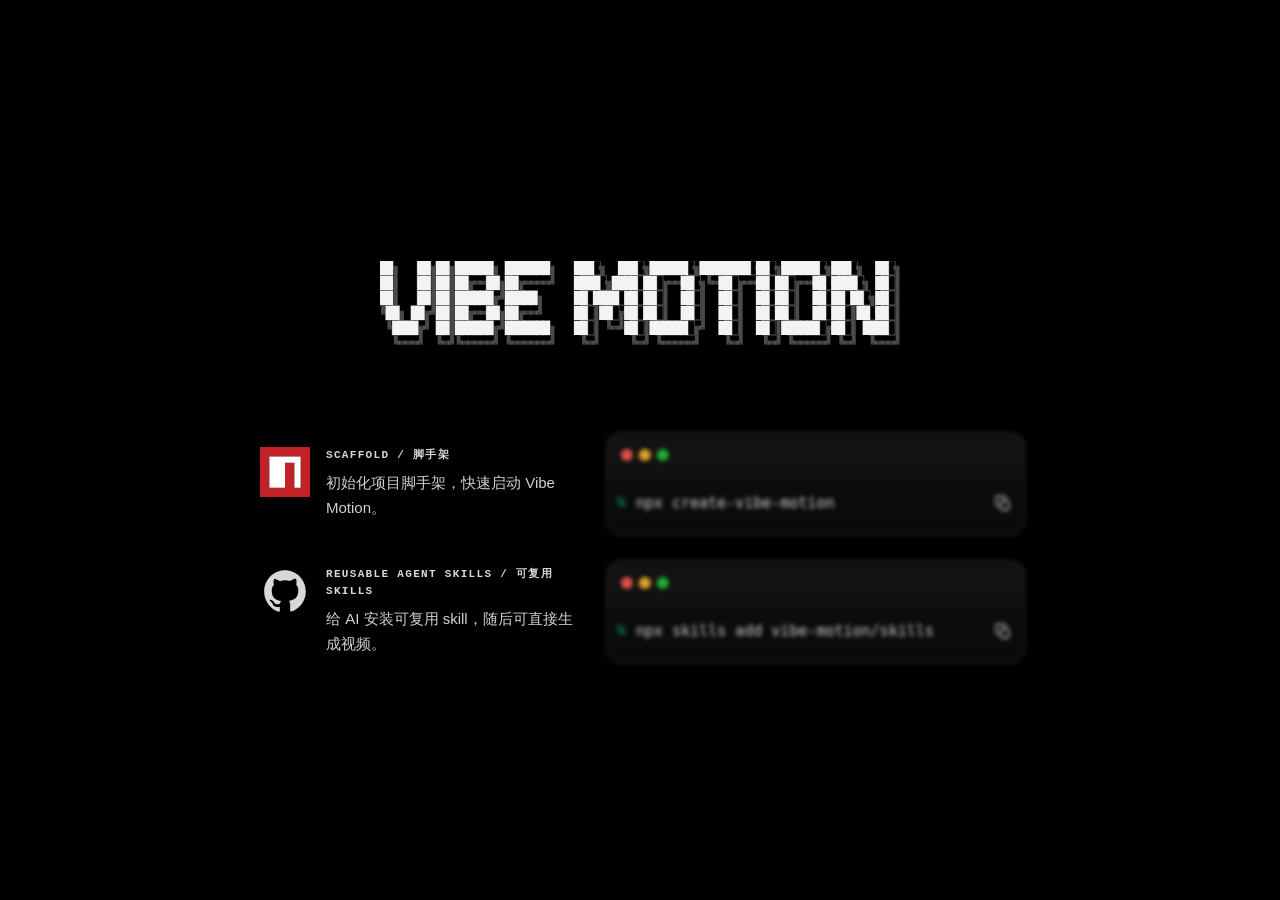
==== commit 7c5f9ae3: "Add staged intro animation and semantic hero markup" ====
--- a/index.html
+++ b/index.html
@@ -7,39 +7,48 @@
     <meta name="description" content="GitHub Pages 静态示例页面" />
     <link rel="icon" type="image/png" href="./favicon.png" />
     <link rel="stylesheet" href="./styles.css" />
+    <script>
+      document.documentElement.classList.add('has-js');
+    </script>
   </head>
   <body>
     <main class="page">
-      <div class="social-links" aria-label="Social links">
-        <a
-          class="social-link xhs-link"
-          href="https://xhslink.com/m/1Sv3H7ZfZHz"
-          target="_blank"
-          rel="noopener noreferrer"
-          aria-label="小红书"
-          title="小红书"
-        >
-          <svg viewBox="0 0 24 24" aria-hidden="true">
-            <path
-              d="M22.405 9.879c.002.016.01.02.07.019h.725a.797.797 0 0 0 .78-.972.794.794 0 0 0-.884-.618.795.795 0 0 0-.692.794c0 .101-.002.666.001.777zm-11.509 4.808c-.203.001-1.353.004-1.685.003a2.528 2.528 0 0 1-.766-.126.025.025 0 0 0-.03.014L7.7 16.127a.025.025 0 0 0 .01.032c.111.06.336.124.495.124.66.01 1.32.002 1.981 0 .01 0 .02-.006.023-.015l.712-1.545a.025.025 0 0 0-.024-.036zM.477 9.91c-.071 0-.076.002-.076.01a.834.834 0 0 0-.01.08c-.027.397-.038.495-.234 3.06-.012.24-.034.389-.135.607-.026.057-.033.042.003.112.046.092.681 1.523.787 1.74.008.015.011.02.017.02.008 0 .033-.026.047-.044.147-.187.268-.391.371-.606.306-.635.44-1.325.486-1.706.014-.11.021-.22.03-.33l.204-2.616.022-.293c.003-.029 0-.033-.03-.034zm7.203 3.757a1.427 1.427 0 0 1-.135-.607c-.004-.084-.031-.39-.235-3.06a.443.443 0 0 0-.01-.082c-.004-.011-.052-.008-.076-.008h-1.48c-.03.001-.034.005-.03.034l.021.293c.076.982.153 1.964.233 2.946.05.4.186 1.085.487 1.706.103.215.223.419.37.606.015.018.037.051.048.049.02-.003.742-1.642.804-1.765.036-.07.03-.055.003-.112zm3.861-.913h-.872a.126.126 0 0 1-.116-.178l1.178-2.625a.025.025 0 0 0-.023-.035l-1.318-.003a.148.148 0 0 1-.135-.21l.876-1.954a.025.025 0 0 0-.023-.035h-1.56c-.01 0-.02.006-.024.015l-.926 2.068c-.085.169-.314.634-.399.938a.534.534 0 0 0-.02.191.46.46 0 0 0 .23.378.981.981 0 0 0 .46.119h.59c.041 0-.688 1.482-.834 1.972a.53.53 0 0 0-.023.172.465.465 0 0 0 .23.398c.15.092.342.12.475.12l1.66-.001c.01 0 .02-.006.023-.015l.575-1.28a.025.025 0 0 0-.024-.035zm-6.93-4.937H3.1a.032.032 0 0 0-.034.033c0 1.048-.01 2.795-.01 6.829 0 .288-.269.262-.28.262h-.74c-.04.001-.044.004-.04.047.001.037.465 1.064.555 1.263.01.02.03.033.051.033.157.003.767.009.938-.014.153-.02.3-.06.438-.132.3-.156.49-.419.595-.765.052-.172.075-.353.075-.533.002-2.33 0-4.66-.007-6.991a.032.032 0 0 0-.032-.032zm11.784 6.896c0-.014-.01-.021-.024-.022h-1.465c-.048-.001-.049-.002-.05-.049v-4.66c0-.072-.005-.07.07-.07h.863c.08 0 .075.004.075-.074V8.393c0-.082.006-.076-.08-.076h-3.5c-.064 0-.075-.006-.075.073v1.445c0 .083-.006.077.08.077h.854c.075 0 .07-.004.07.07v4.624c0 .095.008.084-.085.084-.37 0-1.11-.002-1.304 0-.048.001-.06.03-.06.03l-.697 1.519s-.014.025-.008.036c.006.01.013.008.058.008 1.748.003 3.495.002 5.243.002.03-.001.034-.006.035-.033v-1.539zm4.177-3.43c0 .013-.007.023-.02.024-.346.006-.692.004-1.037.004-.014-.002-.022-.01-.022-.024-.005-.434-.007-.869-.01-1.303 0-.072-.006-.071.07-.07l.733-.003c.041 0 .081.002.12.015.093.025.16.107.165.204.006.431.002 1.153.001 1.153zm2.67.244a1.953 1.953 0 0 0-.883-.222h-.18c-.04-.001-.04-.003-.042-.04V10.21c0-.132-.007-.263-.025-.394a1.823 1.823 0 0 0-.153-.53 1.533 1.533 0 0 0-.677-.71 2.167 2.167 0 0 0-1-.258c-.153-.003-.567 0-.72 0-.07 0-.068.004-.068-.065V7.76c0-.031-.01-.041-.046-.039H17.93s-.016 0-.023.007c-.006.006-.008.012-.008.023v.546c-.008.036-.057.015-.082.022h-.95c-.022.002-.028.008-.03.032v1.481c0 .09-.004.082.082.082h.913c.082 0 .072.128.072.128V11.19s.003.117-.06.117h-1.482c-.068 0-.06.082-.06.082v1.445s-.01.068.064.068h1.457c.082 0 .076-.006.076.079v3.225c0 .088-.007.081.082.081h1.43c.09 0 .082.007.082-.08v-3.27c0-.029.006-.035.033-.035l2.323-.003c.098 0 .191.02.28.061a.46.46 0 0 1 .274.407c.008.395.003.79.003 1.185 0 .259-.107.367-.33.367h-1.218c-.023.002-.029.008-.028.033.184.437.374.871.57 1.303a.045.045 0 0 0 .04.026c.17.005.34.002.51.003.15-.002.517.004.666-.01a2.03 2.03 0 0 0 .408-.075c.59-.18.975-.698.976-1.313v-1.981c0-.128-.01-.254-.034-.38 0 .078-.029-.641-.724-.998z"
-            ></path>
-          </svg>
-        </a>
-        <a
-          class="social-link douyin-link"
-          href="https://www.douyin.com/user/MS4wLjABAAAA_gr4GldpYARx-VmGCOQrqhgxR4RNkMctuViE-QegVCvByxWkIHDaESG9tKagAY_H"
-          target="_blank"
-          rel="noopener noreferrer"
-          aria-label="抖音"
-          title="抖音"
-        >
-          <img
-            src="https://www.douyin.com/favicon.ico"
-            alt=""
-            aria-hidden="true"
-          />
-        </a>
-      </div>
+      <nav class="social-links" aria-label="Social links" data-intro="top" data-intro-stage="social">
+        <ul class="social-links-list">
+          <li class="social-links-item">
+            <a
+              class="social-link xhs-link"
+              href="https://xhslink.com/m/1Sv3H7ZfZHz"
+              target="_blank"
+              rel="noopener noreferrer"
+              aria-label="小红书"
+              title="小红书"
+            >
+              <svg viewBox="0 0 24 24" aria-hidden="true">
+                <path
+                  d="M22.405 9.879c.002.016.01.02.07.019h.725a.797.797 0 0 0 .78-.972.794.794 0 0 0-.884-.618.795.795 0 0 0-.692.794c0 .101-.002.666.001.777zm-11.509 4.808c-.203.001-1.353.004-1.685.003a2.528 2.528 0 0 1-.766-.126.025.025 0 0 0-.03.014L7.7 16.127a.025.025 0 0 0 .01.032c.111.06.336.124.495.124.66.01 1.32.002 1.981 0 .01 0 .02-.006.023-.015l.712-1.545a.025.025 0 0 0-.024-.036zM.477 9.91c-.071 0-.076.002-.076.01a.834.834 0 0 0-.01.08c-.027.397-.038.495-.234 3.06-.012.24-.034.389-.135.607-.026.057-.033.042.003.112.046.092.681 1.523.787 1.74.008.015.011.02.017.02.008 0 .033-.026.047-.044.147-.187.268-.391.371-.606.306-.635.44-1.325.486-1.706.014-.11.021-.22.03-.33l.204-2.616.022-.293c.003-.029 0-.033-.03-.034zm7.203 3.757a1.427 1.427 0 0 1-.135-.607c-.004-.084-.031-.39-.235-3.06a.443.443 0 0 0-.01-.082c-.004-.011-.052-.008-.076-.008h-1.48c-.03.001-.034.005-.03.034l.021.293c.076.982.153 1.964.233 2.946.05.4.186 1.085.487 1.706.103.215.223.419.37.606.015.018.037.051.048.049.02-.003.742-1.642.804-1.765.036-.07.03-.055.003-.112zm3.861-.913h-.872a.126.126 0 0 1-.116-.178l1.178-2.625a.025.025 0 0 0-.023-.035l-1.318-.003a.148.148 0 0 1-.135-.21l.876-1.954a.025.025 0 0 0-.023-.035h-1.56c-.01 0-.02.006-.024.015l-.926 2.068c-.085.169-.314.634-.399.938a.534.534 0 0 0-.02.191.46.46 0 0 0 .23.378.981.981 0 0 0 .46.119h.59c.041 0-.688 1.482-.834 1.972a.53.53 0 0 0-.023.172.465.465 0 0 0 .23.398c.15.092.342.12.475.12l1.66-.001c.01 0 .02-.006.023-.015l.575-1.28a.025.025 0 0 0-.024-.035zm-6.93-4.937H3.1a.032.032 0 0 0-.034.033c0 1.048-.01 2.795-.01 6.829 0 .288-.269.262-.28.262h-.74c-.04.001-.044.004-.04.047.001.037.465 1.064.555 1.263.01.02.03.033.051.033.157.003.767.009.938-.014.153-.02.3-.06.438-.132.3-.156.49-.419.595-.765.052-.172.075-.353.075-.533.002-2.33 0-4.66-.007-6.991a.032.032 0 0 0-.032-.032zm11.784 6.896c0-.014-.01-.021-.024-.022h-1.465c-.048-.001-.049-.002-.05-.049v-4.66c0-.072-.005-.07.07-.07h.863c.08 0 .075.004.075-.074V8.393c0-.082.006-.076-.08-.076h-3.5c-.064 0-.075-.006-.075.073v1.445c0 .083-.006.077.08.077h.854c.075 0 .07-.004.07.07v4.624c0 .095.008.084-.085.084-.37 0-1.11-.002-1.304 0-.048.001-.06.03-.06.03l-.697 1.519s-.014.025-.008.036c.006.01.013.008.058.008 1.748.003 3.495.002 5.243.002.03-.001.034-.006.035-.033v-1.539zm4.177-3.43c0 .013-.007.023-.02.024-.346.006-.692.004-1.037.004-.014-.002-.022-.01-.022-.024-.005-.434-.007-.869-.01-1.303 0-.072-.006-.071.07-.07l.733-.003c.041 0 .081.002.12.015.093.025.16.107.165.204.006.431.002 1.153.001 1.153zm2.67.244a1.953 1.953 0 0 0-.883-.222h-.18c-.04-.001-.04-.003-.042-.04V10.21c0-.132-.007-.263-.025-.394a1.823 1.823 0 0 0-.153-.53 1.533 1.533 0 0 0-.677-.71 2.167 2.167 0 0 0-1-.258c-.153-.003-.567 0-.72 0-.07 0-.068.004-.068-.065V7.76c0-.031-.01-.041-.046-.039H17.93s-.016 0-.023.007c-.006.006-.008.012-.008.023v.546c-.008.036-.057.015-.082.022h-.95c-.022.002-.028.008-.03.032v1.481c0 .09-.004.082.082.082h.913c.082 0 .072.128.072.128V11.19s.003.117-.06.117h-1.482c-.068 0-.06.082-.06.082v1.445s-.01.068.064.068h1.457c.082 0 .076-.006.076.079v3.225c0 .088-.007.081.082.081h1.43c.09 0 .082.007.082-.08v-3.27c0-.029.006-.035.033-.035l2.323-.003c.098 0 .191.02.28.061a.46.46 0 0 1 .274.407c.008.395.003.79.003 1.185 0 .259-.107.367-.33.367h-1.218c-.023.002-.029.008-.028.033.184.437.374.871.57 1.303a.045.045 0 0 0 .04.026c.17.005.34.002.51.003.15-.002.517.004.666-.01a2.03 2.03 0 0 0 .408-.075c.59-.18.975-.698.976-1.313v-1.981c0-.128-.01-.254-.034-.38 0 .078-.029-.641-.724-.998z"
+                ></path>
+              </svg>
+            </a>
+          </li>
+          <li class="social-links-item">
+            <a
+              class="social-link douyin-link"
+              href="https://www.douyin.com/user/MS4wLjABAAAA_gr4GldpYARx-VmGCOQrqhgxR4RNkMctuViE-QegVCvByxWkIHDaESG9tKagAY_H"
+              target="_blank"
+              rel="noopener noreferrer"
+              aria-label="抖音"
+              title="抖音"
+            >
+              <img
+                src="https://www.douyin.com/favicon.ico"
+                alt=""
+                aria-hidden="true"
+              />
+            </a>
+          </li>
+        </ul>
+      </nav>
       <section class="hero">
         <div class="hero-grid">
           <div class="hero-brand">
@@ -61,9 +70,9 @@
               </div>
             </div>
           </div>
-          <div class="hero-copy">
-            <section class="command-row" aria-label="Scaffold command">
-              <div class="command-copy-group">
+          <section class="hero-copy" aria-label="Quick start commands">
+            <article class="command-row" aria-labelledby="scaffold-title">
+              <header class="command-copy-group" data-intro="left" data-intro-stage="copy">
                 <a
                   class="command-logo-link command-logo-npm"
                   href="https://www.npmjs.com/package/create-vibe-motion"
@@ -81,13 +90,13 @@
                   </svg>
                 </a>
                 <div class="command-copy">
-                  <p class="command-kicker">Scaffold / 脚手架</p>
+                  <h2 class="command-kicker" id="scaffold-title">Scaffold / 脚手架</h2>
                   <p class="command-note">初始化项目脚手架，快速启动 Vibe Motion。</p>
                 </div>
-              </div>
-
-              <div class="terminal-wrap">
-                <article class="terminal-card">
+              </header>
+
+              <div class="terminal-wrap" data-intro="right" data-intro-stage="terminal">
+                <div class="terminal-card">
                   <header class="terminal-header">
                     <div class="left">
                       <div class="dots" aria-hidden="true">
@@ -116,12 +125,12 @@
                       </svg>
                     </button>
                   </div>
-                </article>
+                </div>
               </div>
-            </section>
-
-            <section class="command-row" aria-label="AI agent skill command">
-              <div class="command-copy-group">
+            </article>
+
+            <article class="command-row" aria-labelledby="skills-title">
+              <header class="command-copy-group" data-intro="left" data-intro-stage="copy">
                 <a
                   class="command-logo-link command-logo-github"
                   href="https://github.com/vibe-motion/skills"
@@ -144,13 +153,13 @@
                   </svg>
                 </a>
                 <div class="command-copy">
-                  <p class="command-kicker">Reusable Agent Skills / 可复用Skills</p>
+                  <h2 class="command-kicker" id="skills-title">Reusable Agent Skills / 可复用Skills</h2>
                   <p class="command-note">给 AI 安装可复用 skill，随后可直接生成视频。</p>
                 </div>
-              </div>
-
-              <div class="terminal-wrap">
-                <article class="terminal-card">
+              </header>
+
+              <div class="terminal-wrap" data-intro="right" data-intro-stage="terminal">
+                <div class="terminal-card">
                   <header class="terminal-header">
                     <div class="left">
                       <div class="dots" aria-hidden="true">
@@ -179,14 +188,15 @@
                       </svg>
                     </button>
                   </div>
-                </article>
+                </div>
               </div>
-            </section>
-          </div>
+            </article>
+          </section>
         </div>
       </section>
     </main>
 
+    <script src="https://cdn.jsdelivr.net/npm/gsap@3.12.7/dist/gsap.min.js"></script>
     <script src="./app.js"></script>
   </body>
 </html>
--- a/styles.css
+++ b/styles.css
@@ -20,6 +20,31 @@
   background: var(--bg);
 }
 
+.has-js [data-intro] {
+  opacity: 0;
+  filter: blur(14px);
+  will-change: transform, opacity, filter;
+}
+
+.has-js [data-intro="left"] {
+  transform: translate3d(-42px, 0, 0);
+}
+
+.has-js [data-intro="right"] {
+  transform: translate3d(42px, 0, 0);
+}
+
+.has-js [data-intro="top"] {
+  transform: translate3d(0, -24px, 0);
+}
+
+.has-js [data-intro].is-visible {
+  opacity: 1;
+  filter: none;
+  transform: translate3d(0, 0, 0);
+  will-change: auto;
+}
+
 .page {
   width: min(960px, 92vw);
   margin: 0 auto;
@@ -34,9 +59,19 @@
   position: absolute;
   top: 20px;
   right: 0;
+}
+
+.social-links-list {
   display: flex;
   align-items: center;
   gap: 10px;
+  margin: 0;
+  padding: 0;
+  list-style: none;
+}
+
+.social-links-item {
+  display: flex;
 }
 
 .social-link {
@@ -516,4 +551,27 @@
   .tips {
     flex-wrap: wrap;
   }
-}
+
+  .social-links {
+    right: 0;
+  }
+
+  .social-links-list {
+    gap: 10px;
+  }
+}
+
+@media (prefers-reduced-motion: reduce) {
+  .has-js [data-intro] {
+    opacity: 1;
+    filter: none;
+    transform: none;
+    will-change: auto;
+  }
+
+  .social-link,
+  .command-logo-link,
+  .copy-btn {
+    transition: none;
+  }
+}
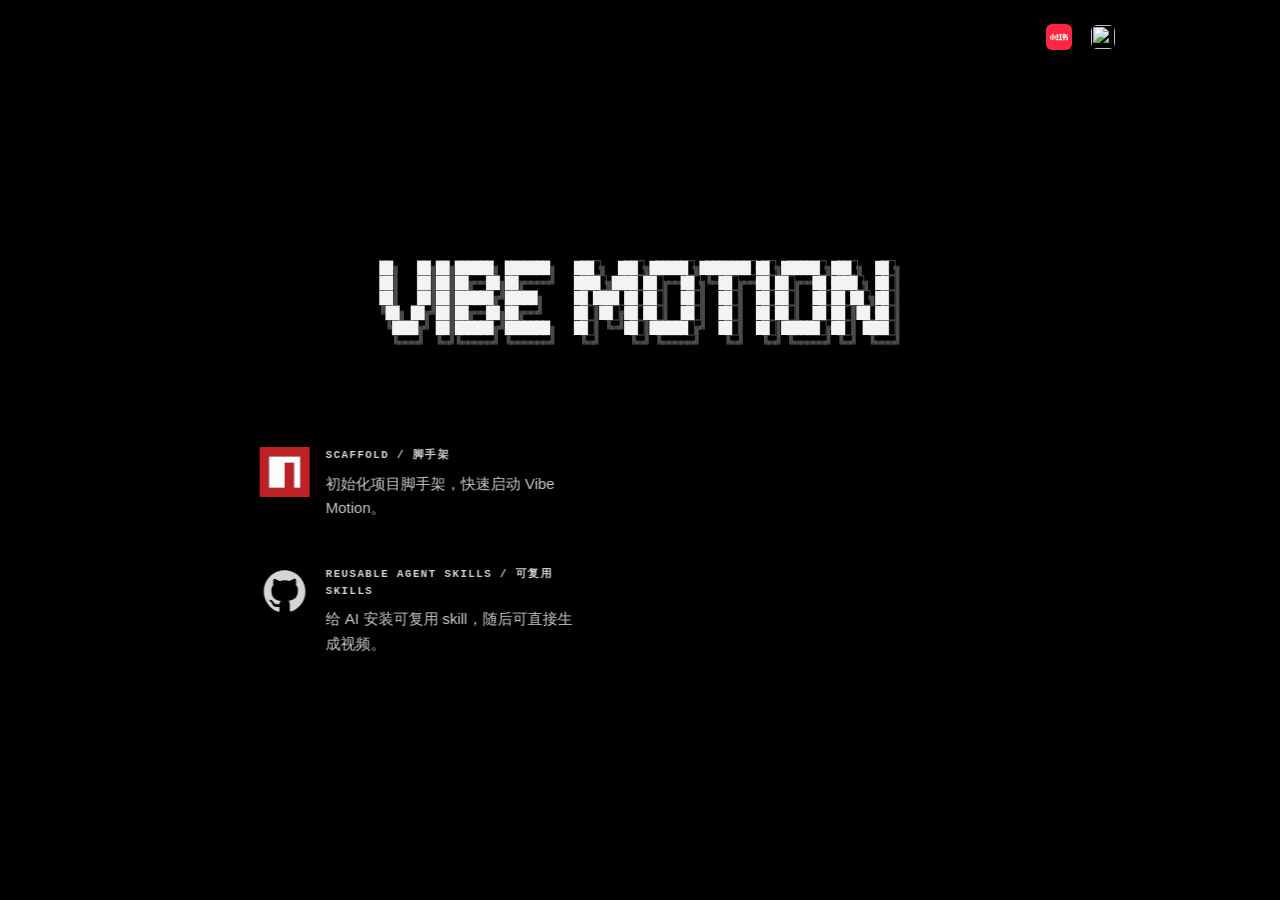
==== commit 7dc33e4c: "feat: refine title impact animation and fix end flicker" ====
--- a/index.html
+++ b/index.html
@@ -13,7 +13,7 @@
   </head>
   <body>
     <main class="page">
-      <nav class="social-links" aria-label="Social links" data-intro="top" data-intro-stage="social">
+      <nav class="social-links" aria-label="Social links">
         <ul class="social-links-list">
           <li class="social-links-item">
             <a
@@ -54,19 +54,23 @@
           <div class="hero-brand">
             <h1 class="sr-only">Vibe Motion</h1>
             <div class="pixel-title-wrap" aria-hidden="true">
-              <div class="pixel-title">
-                <pre class="pixel-title-layer pixel-title-shadow">██╗   ██╗██╗██████╗ ███████╗    ███╗   ███╗ ██████╗ ████████╗██╗ ██████╗ ███╗   ██╗
+              <div class="title-impact-stage" data-title-animation>
+                <span class="title-impact-dot"></span>
+                <span class="title-impact-burst"></span>
+                <div class="pixel-title">
+                  <pre class="pixel-title-layer pixel-title-shadow">██╗   ██╗██╗██████╗ ███████╗    ███╗   ███╗ ██████╗ ████████╗██╗ ██████╗ ███╗   ██╗
 ██║   ██║██║██╔══██╗██╔════╝    ████╗ ████║██╔═══██╗╚══██╔══╝██║██╔═══██╗████╗  ██║
 ██║   ██║██║██████╔╝█████╗      ██╔████╔██║██║   ██║   ██║   ██║██║   ██║██╔██╗ ██║
 ╚██╗ ██╔╝██║██╔══██╗██╔══╝      ██║╚██╔╝██║██║   ██║   ██║   ██║██║   ██║██║╚██╗██║
  ╚████╔╝ ██║██████╔╝███████╗    ██║ ╚═╝ ██║╚██████╔╝   ██║   ██║╚██████╔╝██║ ╚████║
   ╚═══╝  ╚═╝╚═════╝ ╚══════╝    ╚═╝     ╚═╝ ╚═════╝    ╚═╝   ╚═╝ ╚═════╝ ╚═╝  ╚═══╝</pre>
-                <pre class="pixel-title-layer pixel-title-main">██    ██ ██ ██████  ███████    ███    ███  ██████  ████████ ██  ██████  ███    ██
+                  <pre class="pixel-title-layer pixel-title-main">██    ██ ██ ██████  ███████    ███    ███  ██████  ████████ ██  ██████  ███    ██
 ██    ██ ██ ██   ██ ██         ████  ████ ██    ██    ██    ██ ██    ██ ████   ██
 ██    ██ ██ ██████  █████      ██ ████ ██ ██    ██    ██    ██ ██    ██ ██ ██  ██
  ██  ██  ██ ██   ██ ██         ██  ██  ██ ██    ██    ██    ██ ██    ██ ██  ██ ██
   ████   ██ ██████  ███████    ██      ██  ██████     ██    ██  ██████  ██   ████
 </pre>
+                </div>
               </div>
             </div>
           </div>
--- a/styles.css
+++ b/styles.css
@@ -181,8 +181,16 @@
   display: flex;
   justify-content: center;
   align-items: flex-start;
-  overflow: hidden;
+  overflow: visible;
   margin: 0;
+}
+
+.title-impact-stage {
+  position: relative;
+  display: inline-flex;
+  justify-content: center;
+  align-items: flex-start;
+  overflow: visible;
 }
 
 .pixel-title {
@@ -206,11 +214,16 @@
   letter-spacing: inherit;
 }
 
+.pixel-title-shadow {
+  position: relative;
+  z-index: 1;
+}
+
 .pixel-title-main {
   position: absolute;
   top: 0;
   left: 0;
-  z-index: 2;
+  z-index: 3;
   color: #f3f3f3;
 }
 
@@ -218,6 +231,110 @@
   color: transparent;
   -webkit-text-stroke: 0.85px #535353;
   paint-order: stroke fill;
+}
+
+.pixel-title-slices {
+  position: absolute;
+  inset: 0;
+  z-index: 2;
+  pointer-events: none;
+}
+
+.pixel-title-slice {
+  position: absolute;
+  inset: 0;
+  color: #f3f3f3;
+  opacity: 0;
+  filter: blur(10px);
+  transform: translate3d(0, 16px, 0) scale(0.985);
+  text-shadow: 0 0 14px rgba(255, 255, 255, 0.18);
+}
+
+.title-impact-dot,
+.title-impact-burst,
+.title-impact-ring,
+.title-impact-particle {
+  position: absolute;
+  pointer-events: none;
+}
+
+.title-impact-dot,
+.title-impact-burst {
+  left: 11.5%;
+  bottom: 8px;
+  z-index: 5;
+}
+
+.title-impact-dot {
+  width: 32px;
+  height: 32px;
+  margin-left: -16px;
+  border-radius: 999px;
+  background: #ffffff;
+  box-shadow: 0 0 26px rgba(255, 255, 255, 0.45);
+  transform-origin: 50% 100%;
+}
+
+.title-impact-burst {
+  width: 0;
+  height: 0;
+}
+
+.title-impact-ring {
+  width: 24px;
+  height: 24px;
+  margin-left: -12px;
+  margin-top: -12px;
+  border: 2px solid rgba(255, 255, 255, 0.9);
+  border-radius: 999px;
+  opacity: 0;
+}
+
+.title-impact-particle {
+  width: 7px;
+  height: 7px;
+  margin-left: -3.5px;
+  margin-top: -3.5px;
+  border-radius: 999px;
+  opacity: 0;
+}
+
+.title-impact-particle.is-bright {
+  background: #ffffff;
+  box-shadow: 0 0 18px rgba(255, 255, 255, 0.5);
+}
+
+.title-impact-particle.is-accent {
+  background: #10b981;
+  box-shadow: 0 0 18px rgba(16, 185, 129, 0.45);
+}
+
+.title-impact-particle.is-cool {
+  background: #8be9fd;
+  box-shadow: 0 0 18px rgba(139, 233, 253, 0.35);
+}
+
+.has-js [data-title-animation] .pixel-title-shadow {
+  opacity: 0.14;
+}
+
+.has-js [data-title-animation] .pixel-title-main {
+  opacity: 0;
+}
+
+.has-js [data-title-animation].title-static .pixel-title-shadow {
+  opacity: 1;
+}
+
+.has-js [data-title-animation].title-static .pixel-title-main {
+  opacity: 1;
+}
+
+.has-js [data-title-animation].title-static .title-impact-dot,
+.has-js [data-title-animation].title-static .title-impact-burst,
+.has-js [data-title-animation].title-ready .title-impact-dot,
+.has-js [data-title-animation].title-ready .title-impact-burst {
+  opacity: 0;
 }
 
 .hero-description {
@@ -490,6 +607,12 @@
   .pixel-title {
     font-size: 12px;
   }
+
+  .title-impact-dot {
+    width: 36px;
+    height: 36px;
+    margin-left: -18px;
+  }
 }
 
 .tips {
@@ -559,6 +682,12 @@
   .social-links-list {
     gap: 10px;
   }
+
+  .title-impact-dot,
+  .title-impact-burst {
+    left: 13%;
+    bottom: 5px;
+  }
 }
 
 @media (prefers-reduced-motion: reduce) {
@@ -574,4 +703,15 @@
   .copy-btn {
     transition: none;
   }
-}
+
+  .has-js [data-title-animation] .pixel-title-shadow,
+  .has-js [data-title-animation] .pixel-title-main {
+    opacity: 1;
+  }
+
+  .title-impact-dot,
+  .title-impact-burst,
+  .pixel-title-slices {
+    display: none;
+  }
+}
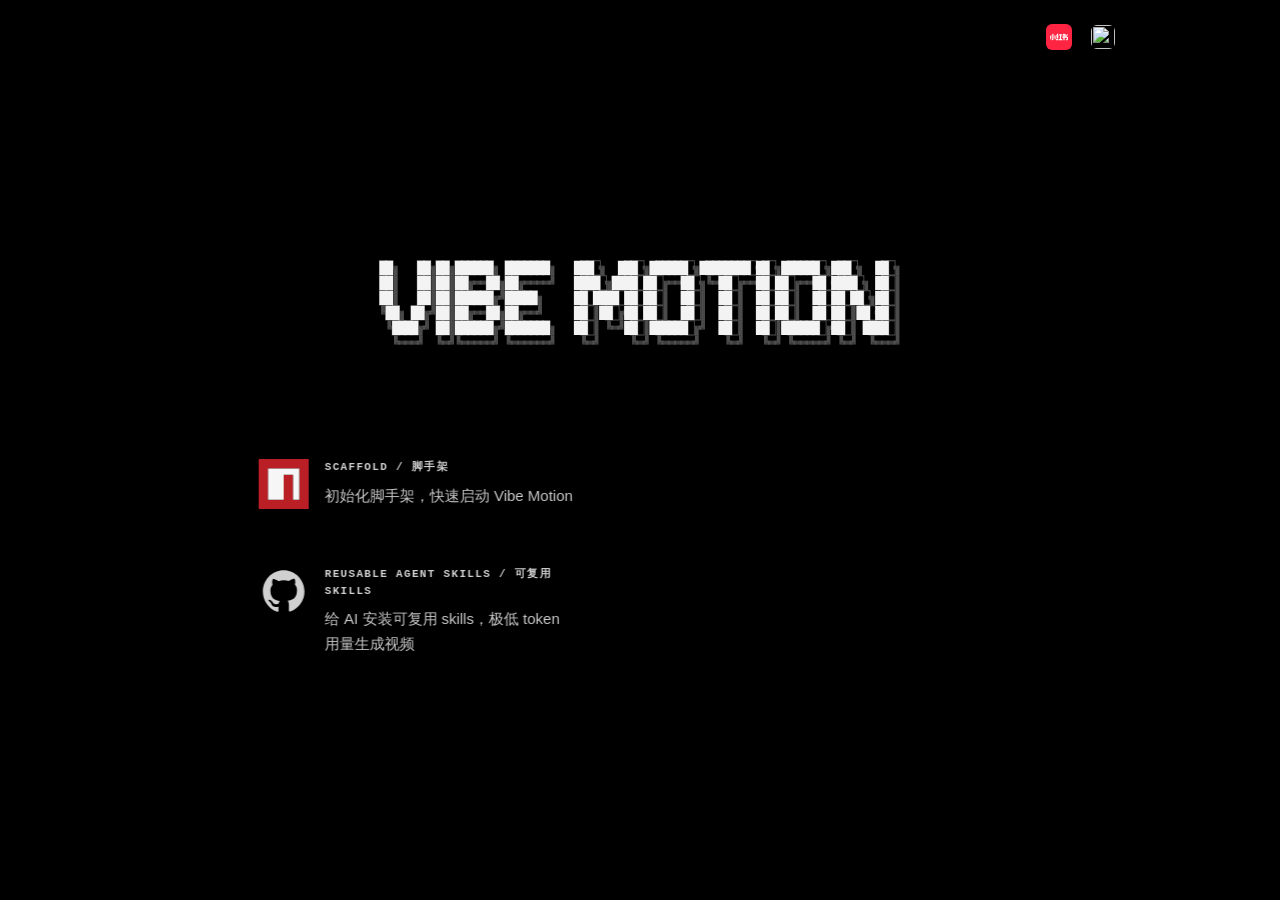
==== commit 7a2a5fe1: "feat: advance intro timing and refine command copy" ====
--- a/index.html
+++ b/index.html
@@ -95,7 +95,7 @@
                 </a>
                 <div class="command-copy">
                   <h2 class="command-kicker" id="scaffold-title">Scaffold / 脚手架</h2>
-                  <p class="command-note">初始化项目脚手架，快速启动 Vibe Motion。</p>
+                  <p class="command-note">初始化脚手架，快速启动 Vibe Motion</p>
                 </div>
               </header>
 
@@ -158,7 +158,7 @@
                 </a>
                 <div class="command-copy">
                   <h2 class="command-kicker" id="skills-title">Reusable Agent Skills / 可复用Skills</h2>
-                  <p class="command-note">给 AI 安装可复用 skill，随后可直接生成视频。</p>
+                  <p class="command-note">给 AI 安装可复用 skills，极低 token 用量生成视频</p>
                 </div>
               </header>
 
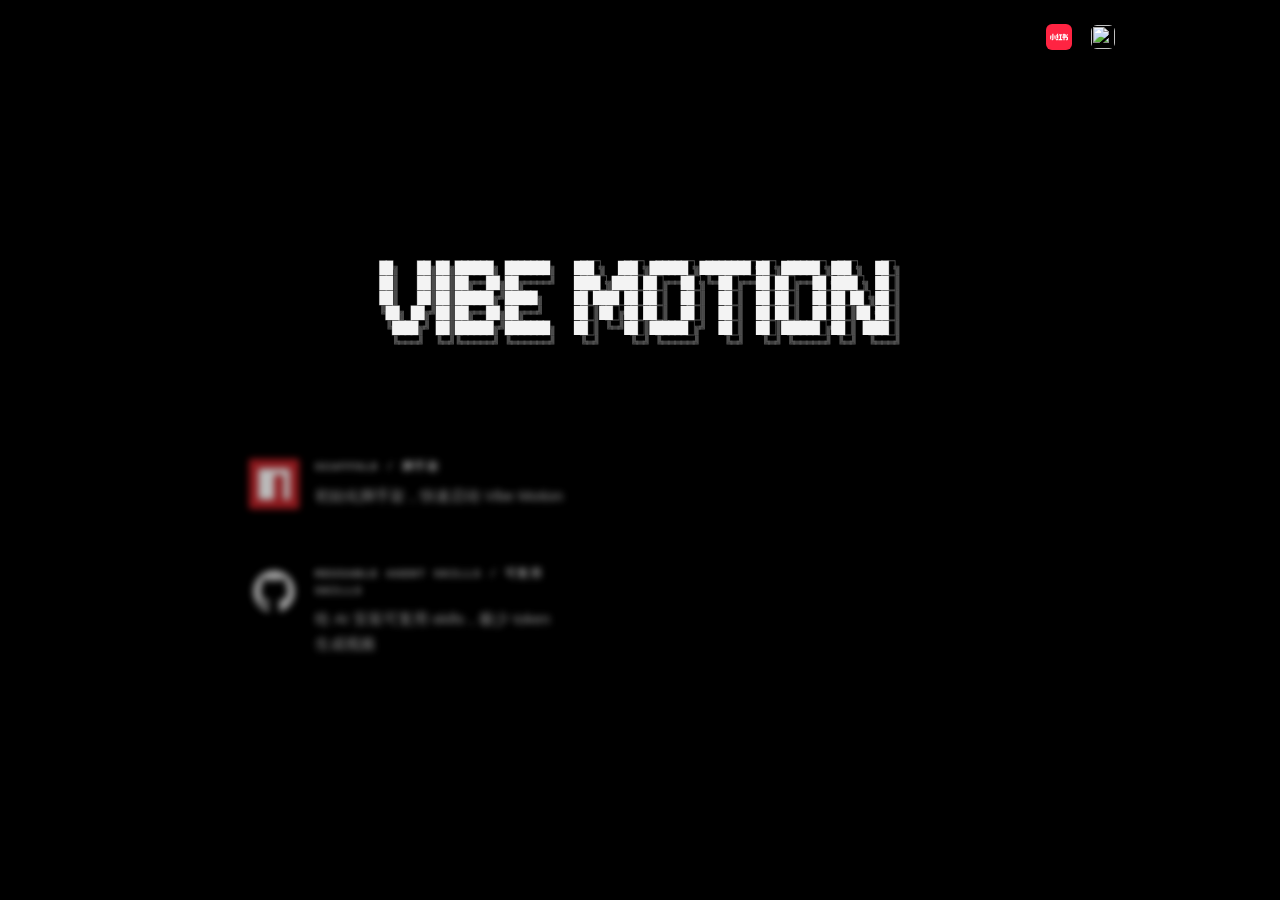
==== commit 4caf6a37: "chore: update skills copy to emphasize minimal token usage" ====
--- a/index.html
+++ b/index.html
@@ -158,7 +158,7 @@
                 </a>
                 <div class="command-copy">
                   <h2 class="command-kicker" id="skills-title">Reusable Agent Skills / 可复用Skills</h2>
-                  <p class="command-note">给 AI 安装可复用 skills，极低 token 用量生成视频</p>
+                  <p class="command-note">给 AI 安装可复用 skills，极少 token 生成视频</p>
                 </div>
               </header>
 
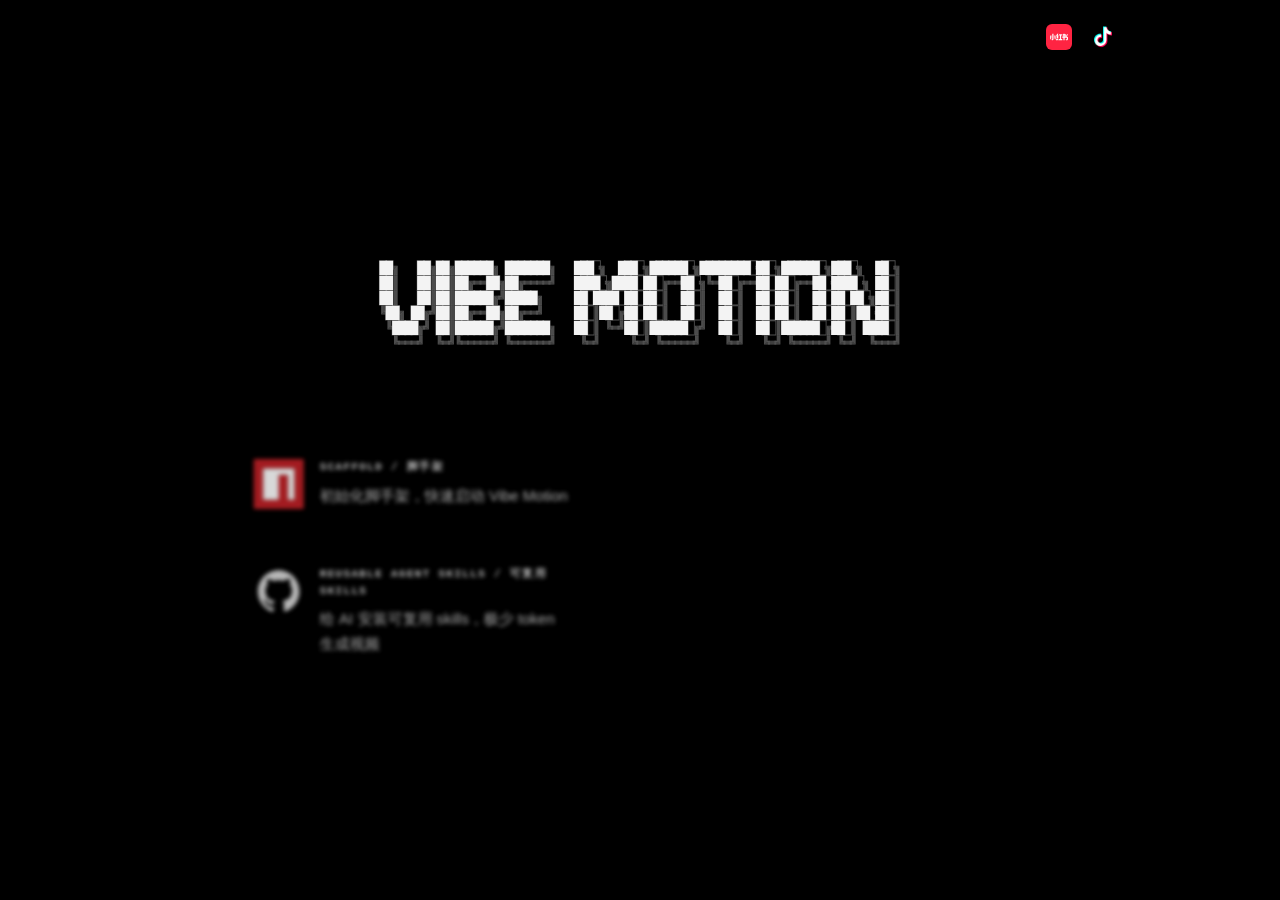
==== commit ece6f03f: "fix: stabilize douyin icon render on page refresh" ====
--- a/index.html
+++ b/index.html
@@ -6,6 +6,7 @@
     <title>Vibe Motion</title>
     <meta name="description" content="GitHub Pages 静态示例页面" />
     <link rel="icon" type="image/png" href="./favicon.png" />
+    <link rel="preload" as="image" href="./assets/douyin-favicon.ico" />
     <link rel="stylesheet" href="./styles.css" />
     <script>
       document.documentElement.classList.add('has-js');
@@ -41,9 +42,11 @@
               title="抖音"
             >
               <img
-                src="https://www.douyin.com/favicon.ico"
+                src="./assets/douyin-favicon.ico"
                 alt=""
                 aria-hidden="true"
+                loading="eager"
+                decoding="sync"
               />
             </a>
           </li>
